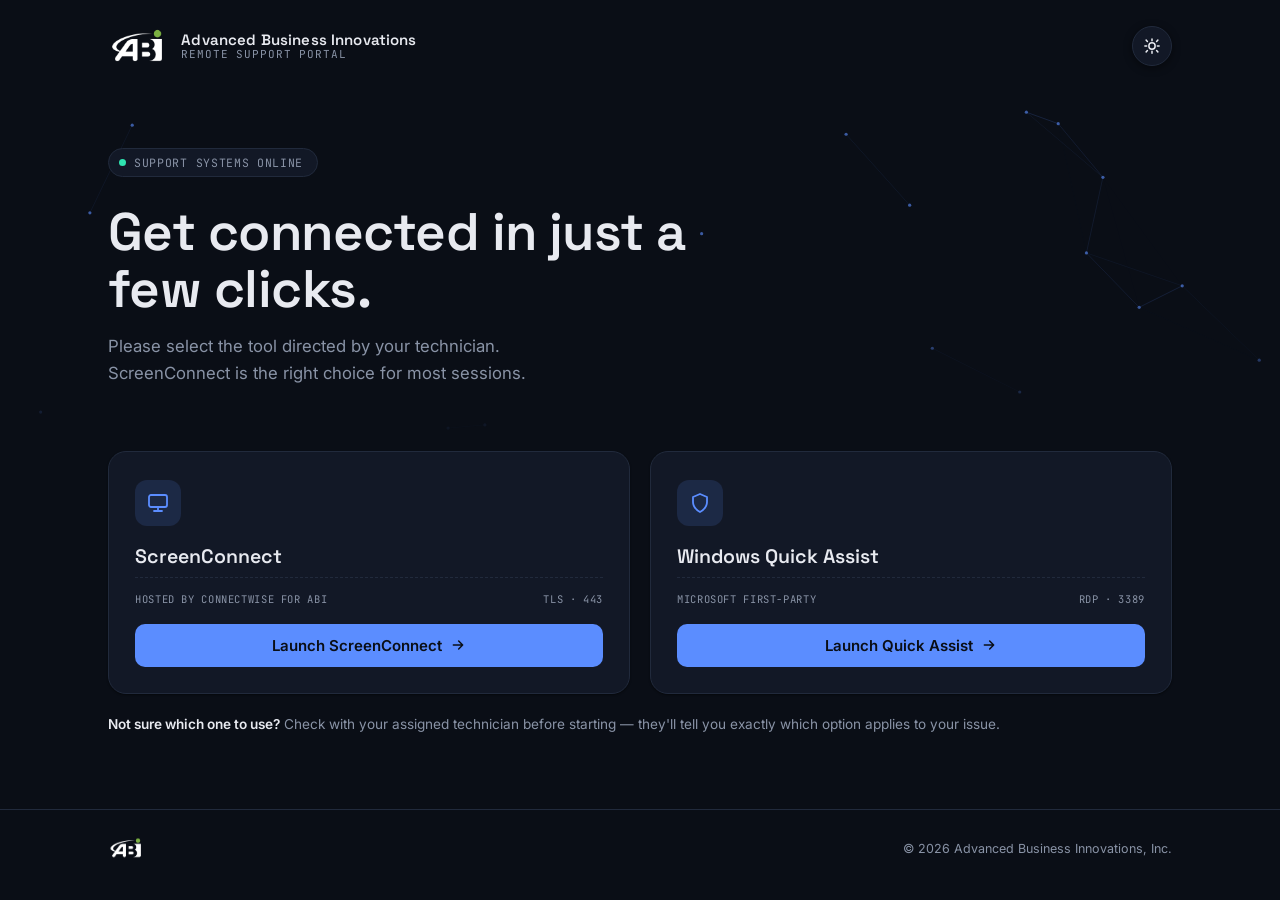
==== index.html @ 1f56cee0 "Update index.html" ====
<!DOCTYPE html>
<html lang="en">
<head>
<meta charset="utf-8">
<meta name="viewport" content="width=device-width, initial-scale=1, shrink-to-fit=no">
<meta name="color-scheme" content="light dark">
<title>ABI · Remote Support Portal</title>

<link rel="preconnect" href="https://fonts.googleapis.com">
<link rel="preconnect" href="https://fonts.gstatic.com" crossorigin>
<link href="https://fonts.googleapis.com/css2?family=Space+Grotesk:wght@500;600;700&family=Inter:wght@400;500;600&family=JetBrains+Mono:wght@500&display=swap" rel="stylesheet">

<script>
  // Set theme before first paint — no flash. Defaults to dark unless the visitor has toggled before.
  (function () {
    var stored = localStorage.getItem('abi-theme');
    document.documentElement.setAttribute('data-theme', stored || 'dark');
  })();
</script>

<link rel="stylesheet" href="assets/css/portal-theme.css">
</head>

<body>

  <header>
    <div class="wrap">
      <div class="brand">
        <div class="logo-mark">
          <img class="logo-light" src="assets/images/ABI_Logo_RGB_TransBG_copy_2.png" alt="ABI logo">
          <img class="logo-dark" src="assets/images/ABI_Logo_RGB_Reverse_TransBG.png" alt="ABI logo">
        </div>
        <div class="brand-text">
          <strong>Advanced Business Innovations</strong>
          <span>Remote Support Portal</span>
        </div>
      </div>
      <button class="theme-toggle" id="theme-toggle" type="button" aria-label="Toggle light and dark mode" title="Toggle light / dark mode">
        <svg class="icon-sun" viewBox="0 0 24 24" fill="none" stroke="currentColor" stroke-width="2" stroke-linecap="round"><circle cx="12" cy="12" r="4.2"/><path d="M12 2.5v2.4M12 19.1v2.4M4.2 4.2l1.7 1.7M18.1 18.1l1.7 1.7M2.5 12h2.4M19.1 12h2.4M4.2 19.8l1.7-1.7M18.1 5.9l1.7-1.7"/></svg>
        <svg class="icon-moon" viewBox="0 0 24 24" fill="none" stroke="currentColor" stroke-width="2" stroke-linecap="round" stroke-linejoin="round"><path d="M20 14.5A8.5 8.5 0 1 1 9.5 4a6.8 6.8 0 0 0 10.5 10.5Z"/></svg>
      </button>
    </div>
  </header>

  <section class="hero">
    <canvas id="net-canvas"></canvas>
    <div class="wrap">
      <div class="hero-inner">
        <div class="status-pill"><span class="status-dot"></span>Support systems online</div>
        <h1>Get connected in just a few  clicks.</h1>
        <p>Please select the tool directed by your technician. ScreenConnect is the right choice for most sessions.</p>
      </div>
    </div>
  </section>

  <section class="options">
    <div class="wrap">
      <div class="option-grid">

        <div class="card">
          <div class="card-icon">
            <svg viewBox="0 0 24 24" fill="none" stroke="currentColor" stroke-width="1.8" stroke-linecap="round" stroke-linejoin="round"><rect x="3" y="4" width="18" height="12" rx="2"/><path d="M8 20h8M12 16v4"/></svg>
          </div>
          <h3>ScreenConnect</h3>
          <div class="card-meta"><span>Hosted by ConnectWise for ABI</span><span>TLS · 443</span></div>
          <a class="btn" href="https://abimsp.screenconnect.com">
            Launch ScreenConnect
            <svg viewBox="0 0 24 24" fill="none" stroke="currentColor" stroke-width="2.2" stroke-linecap="round" stroke-linejoin="round"><path d="M5 12h14M13 6l6 6-6 6"/></svg>
          </a>
        </div>

        <div class="card">
          <div class="card-icon">
            <svg viewBox="0 0 24 24" fill="none" stroke="currentColor" stroke-width="1.8" stroke-linecap="round" stroke-linejoin="round"><path d="M12 3l7 3v5c0 4.5-3 7.7-7 10-4-2.3-7-5.5-7-10V6l7-3Z"/></svg>
          </div>
          <h3>Windows Quick Assist</h3>
          <div class="card-meta"><span>Microsoft first-party</span><span>RDP · 3389</span></div>
          <a class="btn" href="ms-quick-assist:">
            Launch Quick Assist
            <svg viewBox="0 0 24 24" fill="none" stroke="currentColor" stroke-width="2.2" stroke-linecap="round" stroke-linejoin="round"><path d="M5 12h14M13 6l6 6-6 6"/></svg>
          </a>
        </div>

      </div>
      <p class="note"><strong>Not sure which one to use?</strong> Check with your assigned technician before starting — they'll tell you exactly which option applies to your issue.</p>
    </div>
  </section>

  <footer>
    <div class="wrap">
      <div class="logo-mark">
        <img class="logo-light" src="assets/images/ABI_Logo_RGB_TransBG_copy_2.png" alt="ABI logo">
        <img class="logo-dark" src="assets/images/ABI_Logo_RGB_Reverse_TransBG.png" alt="ABI logo">
      </div>
      <div class="copy">&copy; 2026 Advanced Business Innovations, Inc.</div>
    </div>
  </footer>

  <script>
    // Theme toggle — defaults to dark; a manual choice is remembered from then on
    (function () {
      var root = document.documentElement;
      var btn = document.getElementById('theme-toggle');

      btn.addEventListener('click', function () {
        var next = root.getAttribute('data-theme') === 'dark' ? 'light' : 'dark';
        root.setAttribute('data-theme', next);
        localStorage.setItem('abi-theme', next);
      });
    })();

    // Ambient node-network canvas — quiet, low-opacity, pauses for reduced motion
    (function () {
      var canvas = document.getElementById('net-canvas');
      var ctx = canvas.getContext('2d');
      var hero = canvas.parentElement;
      var reduceMotion = window.matchMedia('(prefers-reduced-motion: reduce)').matches;
      var dpr = Math.min(window.devicePixelRatio || 1, 2);
      var nodes = [];
      var W, H;

      function styleVar(name) {
        return getComputedStyle(document.documentElement).getPropertyValue(name).trim();
      }

      function resize() {
        W = hero.offsetWidth;
        H = hero.offsetHeight;
        canvas.width = W * dpr;
        canvas.height = H * dpr;
        canvas.style.width = W + 'px';
        canvas.style.height = H + 'px';
        ctx.setTransform(dpr, 0, 0, dpr, 0, 0);

        var count = Math.max(18, Math.min(42, Math.round((W * H) / 26000)));
        nodes = [];
        for (var i = 0; i < count; i++) {
          nodes.push({
            x: Math.random() * W,
            y: Math.random() * H,
            vx: (Math.random() - 0.5) * 0.18,
            vy: (Math.random() - 0.5) * 0.18
          });
        }
      }

      function frame() {
        ctx.clearRect(0, 0, W, H);
        var lineColor = styleVar('--canvas-line');
        var dotColor = styleVar('--canvas-dot');

        for (var i = 0; i < nodes.length; i++) {
          var n = nodes[i];
          n.x += n.vx; n.y += n.vy;
          if (n.x < 0 || n.x > W) n.vx *= -1;
          if (n.y < 0 || n.y > H) n.vy *= -1;
        }

        for (var i = 0; i < nodes.length; i++) {
          for (var j = i + 1; j < nodes.length; j++) {
            var a = nodes[i], b = nodes[j];
            var dx = a.x - b.x, dy = a.y - b.y;
            var dist = Math.sqrt(dx * dx + dy * dy);
            if (dist < 140) {
              ctx.strokeStyle = lineColor;
              ctx.globalAlpha = 1 - dist / 140;
              ctx.lineWidth = 1;
              ctx.beginPath();
              ctx.moveTo(a.x, a.y);
              ctx.lineTo(b.x, b.y);
              ctx.stroke();
            }
          }
        }
        ctx.globalAlpha = 1;
        ctx.fillStyle = dotColor;
        for (var i = 0; i < nodes.length; i++) {
          ctx.beginPath();
          ctx.arc(nodes[i].x, nodes[i].y, 1.6, 0, Math.PI * 2);
          ctx.fill();
        }

        if (!reduceMotion) requestAnimationFrame(frame);
      }

      window.addEventListener('resize', resize);
      resize();
      frame();
    })();
  </script>

</body>
</html>
---- assets/css/portal-theme.css ----
:root {
    --bg: #F5F7FA;
    --bg-soft: #ECEFF4;
    --surface: #FFFFFF;
    --border: #E1E5EC;
    --ink: #0B1220;
    --text: #171B24;
    --text-muted: #5B6472;
    --accent: #2F6FED;
    --accent-ink: #FFFFFF;
    --accent-2: #0FA36B;
    --shadow: rgba(16, 24, 40, 0.08);
    --shadow-strong: rgba(16, 24, 40, 0.14);
    --canvas-line: rgba(47, 111, 237, 0.22);
    --canvas-dot: rgba(47, 111, 237, 0.55);
    color-scheme: light;
  }

  html[data-theme="dark"] {
    --bg: #0A0E16;
    --bg-soft: #0E1420;
    --surface: #121826;
    --border: #212A3C;
    --ink: #0B1220;
    --text: #E8EAF0;
    --text-muted: #8993A6;
    --accent: #5B8DFF;
    --accent-ink: #0A0E16;
    --accent-2: #2FE3B0;
    --shadow: rgba(0, 0, 0, 0.45);
    --shadow-strong: rgba(0, 0, 0, 0.6);
    --canvas-line: rgba(91, 141, 255, 0.22);
    --canvas-dot: rgba(91, 141, 255, 0.6);
    color-scheme: dark;
  }

  * { box-sizing: border-box; }

  html, body {
    margin: 0;
    padding: 0;
    background: var(--bg);
    color: var(--text);
    font-family: 'Inter', system-ui, sans-serif;
    -webkit-font-smoothing: antialiased;
    transition: background-color 0.25s ease, color 0.25s ease;
  }

  a { color: inherit; }

  ::selection { background: var(--accent); color: var(--accent-ink); }

  :focus-visible {
    outline: 2px solid var(--accent);
    outline-offset: 3px;
  }

  .wrap {
    max-width: 1120px;
    margin: 0 auto;
    padding: 0 28px;
  }

  /* ---------- header ---------- */

  header {
    padding: 26px 0 10px;
  }

  header .wrap {
    display: flex;
    align-items: center;
    justify-content: space-between;
    gap: 16px;
  }

  .brand {
    display: flex;
    align-items: center;
    gap: 12px;
  }

  .logo-mark {
    display: inline-flex;
    align-items: center;
  }

  .logo-mark img {
    display: none;
    height: 40px;
    width: auto;
  }

  .logo-mark img.logo-light { display: block; }
  html[data-theme="dark"] .logo-mark img.logo-light { display: none; }
  html[data-theme="dark"] .logo-mark img.logo-dark { display: block; }

  .brand-text {
    display: flex;
    flex-direction: column;
    line-height: 1.15;
  }

  .brand-text strong {
    font-family: 'Space Grotesk', sans-serif;
    font-size: 15px;
    font-weight: 600;
    letter-spacing: 0.01em;
  }

  .brand-text span {
    font-family: 'JetBrains Mono', monospace;
    font-size: 11px;
    letter-spacing: 0.08em;
    color: var(--text-muted);
    text-transform: uppercase;
  }

  .theme-toggle {
    width: 40px;
    height: 40px;
    border-radius: 50%;
    border: 1px solid var(--border);
    background: var(--surface);
    color: var(--text);
    display: flex;
    align-items: center;
    justify-content: center;
    cursor: pointer;
    box-shadow: 0 2px 8px var(--shadow);
    transition: background-color 0.2s ease, border-color 0.2s ease, transform 0.15s ease;
  }

  .theme-toggle:hover { transform: scale(1.06); }
  .theme-toggle svg { width: 18px; height: 18px; }
  html[data-theme="dark"] .theme-toggle .icon-moon { display: none; }
  html:not([data-theme="dark"]) .theme-toggle .icon-sun { display: none; }

  /* ---------- hero ---------- */

  .hero {
    position: relative;
    padding: 72px 0 56px;
    overflow: hidden;
  }

  .hero canvas {
    position: absolute;
    inset: 0;
    width: 100%;
    height: 100%;
    pointer-events: none;
    mask-image: linear-gradient(to bottom, black 0%, black 60%, transparent 100%);
  }

  .hero-inner {
    position: relative;
    z-index: 1;
    max-width: 640px;
  }

  .status-pill {
    display: inline-flex;
    align-items: center;
    gap: 8px;
    padding: 6px 14px 6px 10px;
    border-radius: 999px;
    background: var(--surface);
    border: 1px solid var(--border);
    font-family: 'JetBrains Mono', monospace;
    font-size: 11.5px;
    letter-spacing: 0.06em;
    color: var(--text-muted);
    text-transform: uppercase;
    margin-bottom: 26px;
  }

  .status-dot {
    width: 7px;
    height: 7px;
    border-radius: 50%;
    background: var(--accent-2);
    box-shadow: 0 0 0 0 rgba(15, 163, 107, 0.5);
    animation: pulse 2.2s infinite;
  }

  @keyframes pulse {
    0%   { box-shadow: 0 0 0 0 rgba(15, 163, 107, 0.45); }
    70%  { box-shadow: 0 0 0 7px rgba(15, 163, 107, 0); }
    100% { box-shadow: 0 0 0 0 rgba(15, 163, 107, 0); }
  }

  @media (prefers-reduced-motion: reduce) {
    .status-dot { animation: none; }
  }

  h1 {
    font-family: 'Space Grotesk', sans-serif;
    font-weight: 600;
    font-size: clamp(2.1rem, 4.6vw, 3.3rem);
    line-height: 1.08;
    letter-spacing: -0.01em;
    margin: 0 0 16px;
  }

  .hero p {
    font-size: 1.05rem;
    line-height: 1.6;
    color: var(--text-muted);
    margin: 0;
    max-width: 46ch;
  }

  /* ---------- options ---------- */

  .options {
    padding: 8px 0 64px;
  }

  .option-grid {
    display: grid;
    grid-template-columns: 1fr 1fr;
    gap: 20px;
  }

  @media (max-width: 720px) {
    .option-grid { grid-template-columns: 1fr; }
  }

  .card {
    position: relative;
    background: var(--surface);
    border: 1px solid var(--border);
    border-radius: 18px;
    padding: 28px 26px 26px;
    box-shadow: 0 1px 2px var(--shadow);
    transition: transform 0.2s ease, box-shadow 0.2s ease, border-color 0.2s ease;
    display: flex;
    flex-direction: column;
  }

  .card:hover {
    transform: translateY(-3px);
    box-shadow: 0 16px 32px var(--shadow-strong);
    border-color: color-mix(in srgb, var(--accent) 35%, var(--border));
  }

  .card-icon {
    width: 46px;
    height: 46px;
    border-radius: 12px;
    display: flex;
    align-items: center;
    justify-content: center;
    background: color-mix(in srgb, var(--accent) 14%, transparent);
    color: var(--accent);
    margin-bottom: 18px;
  }

  .card-icon svg { width: 24px; height: 24px; }

  .card h3 {
    font-family: 'Space Grotesk', sans-serif;
    font-size: 1.22rem;
    font-weight: 600;
    margin: 0 0 8px;
  }

  .card p {
    font-size: 0.94rem;
    line-height: 1.55;
    color: var(--text-muted);
    margin: 0 0 18px;
  }

  .card-meta {
    font-family: 'JetBrains Mono', monospace;
    font-size: 10.5px;
    letter-spacing: 0.06em;
    text-transform: uppercase;
    color: var(--text-muted);
    padding-top: 14px;
    margin-top: auto;
    border-top: 1px dashed var(--border);
    display: flex;
    justify-content: space-between;
    margin-bottom: 18px;
  }

  .btn {
    display: inline-flex;
    align-items: center;
    justify-content: center;
    gap: 8px;
    padding: 12px 18px;
    border-radius: 10px;
    background: var(--accent);
    color: var(--accent-ink);
    font-family: 'Inter', sans-serif;
    font-weight: 600;
    font-size: 0.94rem;
    text-decoration: none;
    border: none;
    cursor: pointer;
    transition: filter 0.15s ease, transform 0.15s ease;
  }

  .btn:hover { filter: brightness(1.08); transform: translateX(1px); }
  .btn svg { width: 16px; height: 16px; transition: transform 0.15s ease; }
  .btn:hover svg { transform: translateX(2px); }

  .note {
    font-size: 0.85rem;
    color: var(--text-muted);
    margin-top: 22px;
  }

  .note strong { color: var(--text); font-weight: 600; }

  /* ---------- footer ---------- */

  footer {
    border-top: 1px solid var(--border);
    padding: 26px 0;
  }

  footer .wrap {
    display: flex;
    align-items: center;
    justify-content: space-between;
    gap: 12px;
    flex-wrap: wrap;
  }

  footer .logo-mark img { height: 24px; }

  footer .copy {
    font-size: 12.5px;
    color: var(--text-muted);
  }
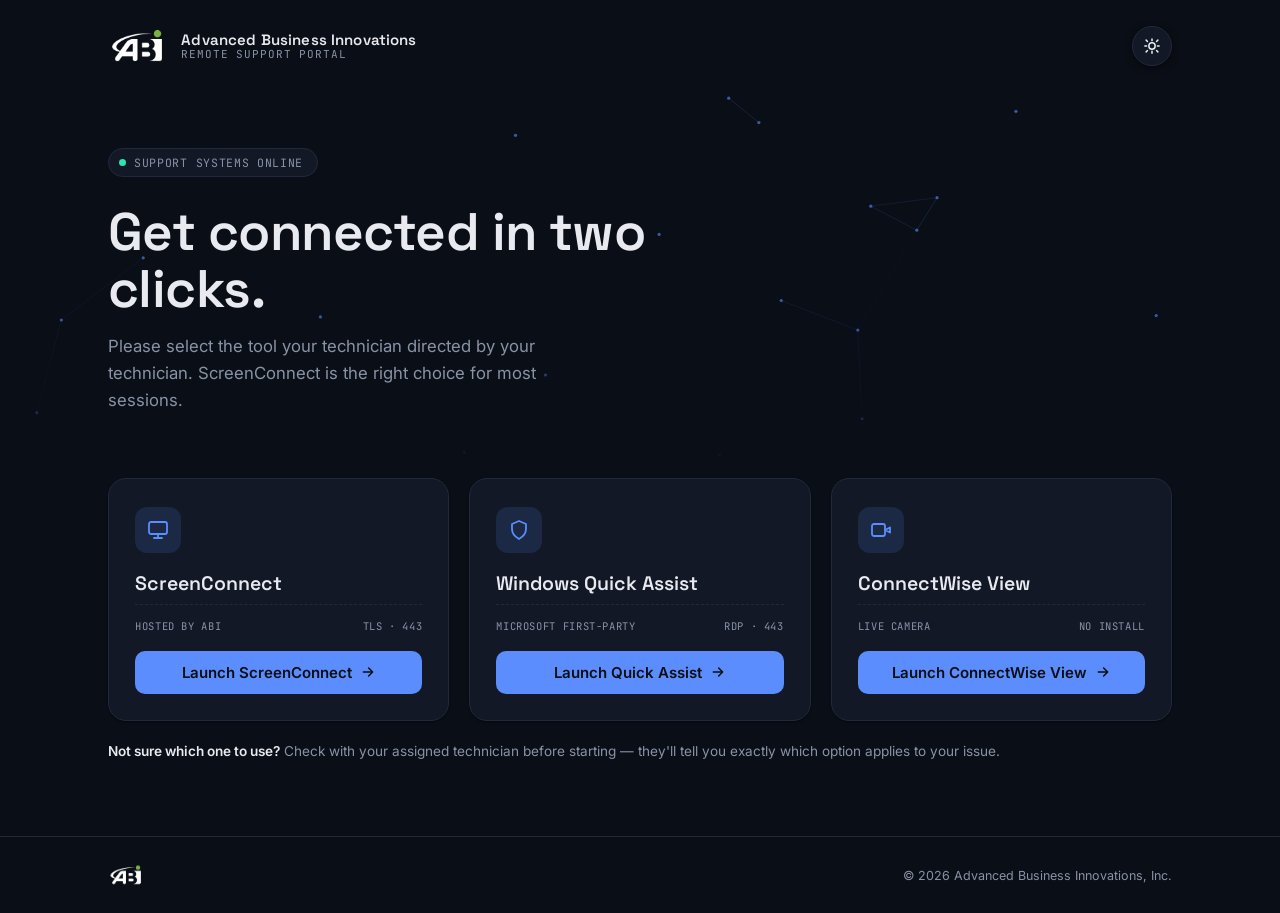
==== commit f731d4f1: "Added CW View" ====
--- a/index.html
+++ b/index.html
@@ -47,8 +47,8 @@
     <div class="wrap">
       <div class="hero-inner">
         <div class="status-pill"><span class="status-dot"></span>Support systems online</div>
-        <h1>Get connected in just a few  clicks.</h1>
-        <p>Please select the tool directed by your technician. ScreenConnect is the right choice for most sessions.</p>
+        <h1>Get connected in two clicks.</h1>
+        <p>Please select the tool your technician directed by your technician. ScreenConnect is the right choice for most sessions.</p>
       </div>
     </div>
   </section>
@@ -62,7 +62,7 @@
             <svg viewBox="0 0 24 24" fill="none" stroke="currentColor" stroke-width="1.8" stroke-linecap="round" stroke-linejoin="round"><rect x="3" y="4" width="18" height="12" rx="2"/><path d="M8 20h8M12 16v4"/></svg>
           </div>
           <h3>ScreenConnect</h3>
-          <div class="card-meta"><span>Hosted by ConnectWise for ABI</span><span>TLS · 443</span></div>
+          <div class="card-meta"><span>Hosted by ABI</span><span>TLS · 443</span></div>
           <a class="btn" href="https://abimsp.screenconnect.com">
             Launch ScreenConnect
             <svg viewBox="0 0 24 24" fill="none" stroke="currentColor" stroke-width="2.2" stroke-linecap="round" stroke-linejoin="round"><path d="M5 12h14M13 6l6 6-6 6"/></svg>
@@ -74,9 +74,21 @@
             <svg viewBox="0 0 24 24" fill="none" stroke="currentColor" stroke-width="1.8" stroke-linecap="round" stroke-linejoin="round"><path d="M12 3l7 3v5c0 4.5-3 7.7-7 10-4-2.3-7-5.5-7-10V6l7-3Z"/></svg>
           </div>
           <h3>Windows Quick Assist</h3>
-          <div class="card-meta"><span>Microsoft first-party</span><span>RDP · 3389</span></div>
+          <div class="card-meta"><span>Microsoft first-party</span><span>RDP · 443</span></div>
           <a class="btn" href="ms-quick-assist:">
             Launch Quick Assist
+            <svg viewBox="0 0 24 24" fill="none" stroke="currentColor" stroke-width="2.2" stroke-linecap="round" stroke-linejoin="round"><path d="M5 12h14M13 6l6 6-6 6"/></svg>
+          </a>
+        </div>
+
+        <div class="card">
+          <div class="card-icon">
+            <svg viewBox="0 0 24 24" fill="none" stroke="currentColor" stroke-width="1.8" stroke-linecap="round" stroke-linejoin="round"><path d="M3 8a2 2 0 0 1 2-2h9a2 2 0 0 1 2 2v8a2 2 0 0 1-2 2H5a2 2 0 0 1-2-2V8Z"/><path d="M21 9.5 16 12l5 2.5v-5Z"/></svg>
+          </div>
+          <h3>ConnectWise View</h3>
+          <div class="card-meta"><span>Live camera</span><span>No install</span></div>
+          <a class="btn" href="https://cwview.com">
+            Launch ConnectWise View
             <svg viewBox="0 0 24 24" fill="none" stroke="currentColor" stroke-width="2.2" stroke-linecap="round" stroke-linejoin="round"><path d="M5 12h14M13 6l6 6-6 6"/></svg>
           </a>
         </div>
--- a/assets/css/portal-theme.css
+++ b/assets/css/portal-theme.css
@@ -219,11 +219,15 @@
 
   .option-grid {
     display: grid;
-    grid-template-columns: 1fr 1fr;
+    grid-template-columns: repeat(3, 1fr);
     gap: 20px;
   }
 
-  @media (max-width: 720px) {
+  @media (max-width: 900px) {
+    .option-grid { grid-template-columns: 1fr 1fr; }
+  }
+
+  @media (max-width: 640px) {
     .option-grid { grid-template-columns: 1fr; }
   }
 
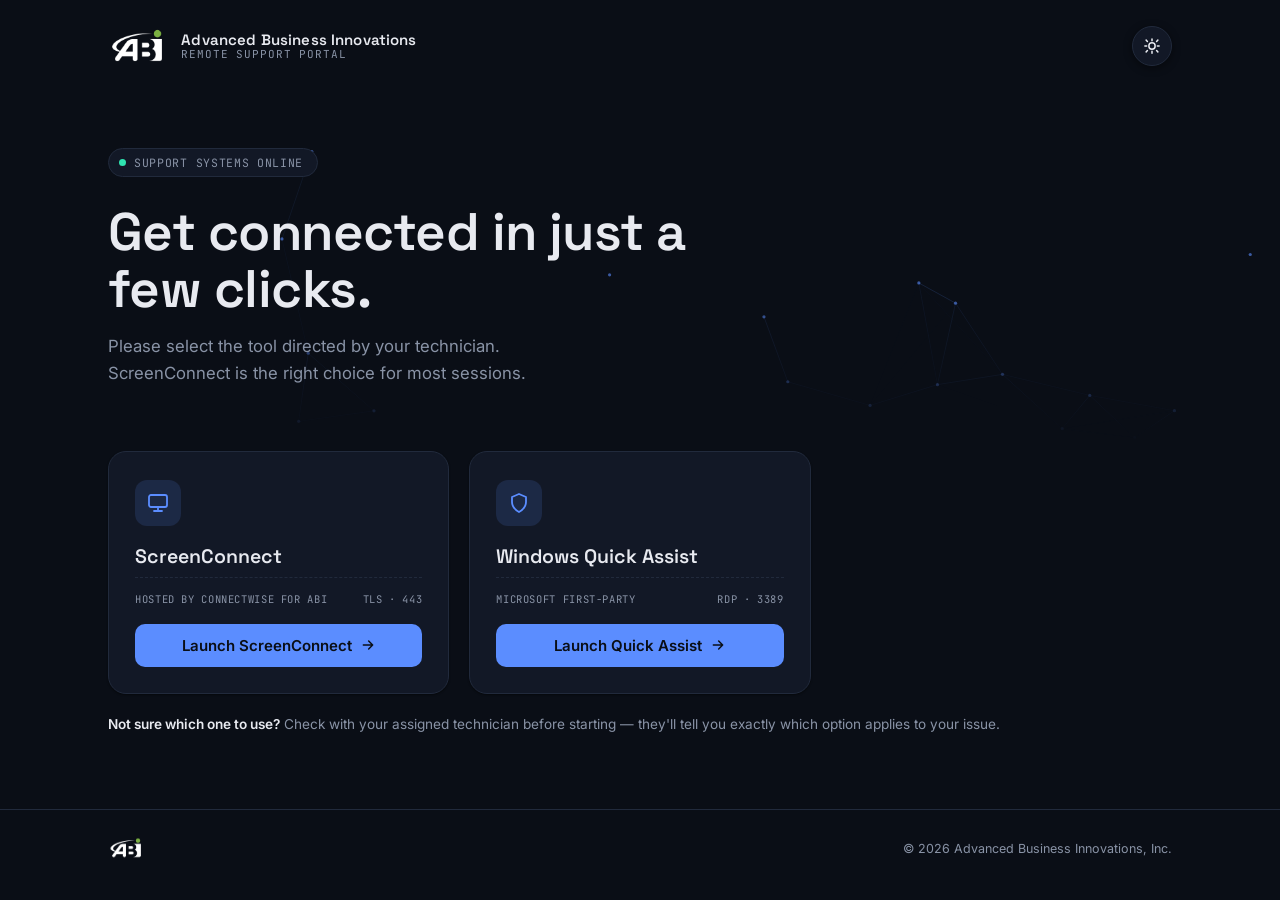
==== commit cb4afc66: "Merge branch 'main' of https://github.com/abi-gh/abi-gh.github.io" ====
--- a/index.html
+++ b/index.html
@@ -47,8 +47,8 @@
     <div class="wrap">
       <div class="hero-inner">
         <div class="status-pill"><span class="status-dot"></span>Support systems online</div>
-        <h1>Get connected in two clicks.</h1>
-        <p>Please select the tool your technician directed by your technician. ScreenConnect is the right choice for most sessions.</p>
+        <h1>Get connected in just a few  clicks.</h1>
+        <p>Please select the tool directed by your technician. ScreenConnect is the right choice for most sessions.</p>
       </div>
     </div>
   </section>
@@ -62,7 +62,7 @@
             <svg viewBox="0 0 24 24" fill="none" stroke="currentColor" stroke-width="1.8" stroke-linecap="round" stroke-linejoin="round"><rect x="3" y="4" width="18" height="12" rx="2"/><path d="M8 20h8M12 16v4"/></svg>
           </div>
           <h3>ScreenConnect</h3>
-          <div class="card-meta"><span>Hosted by ABI</span><span>TLS · 443</span></div>
+          <div class="card-meta"><span>Hosted by ConnectWise for ABI</span><span>TLS · 443</span></div>
           <a class="btn" href="https://abimsp.screenconnect.com">
             Launch ScreenConnect
             <svg viewBox="0 0 24 24" fill="none" stroke="currentColor" stroke-width="2.2" stroke-linecap="round" stroke-linejoin="round"><path d="M5 12h14M13 6l6 6-6 6"/></svg>
@@ -74,21 +74,9 @@
             <svg viewBox="0 0 24 24" fill="none" stroke="currentColor" stroke-width="1.8" stroke-linecap="round" stroke-linejoin="round"><path d="M12 3l7 3v5c0 4.5-3 7.7-7 10-4-2.3-7-5.5-7-10V6l7-3Z"/></svg>
           </div>
           <h3>Windows Quick Assist</h3>
-          <div class="card-meta"><span>Microsoft first-party</span><span>RDP · 443</span></div>
+          <div class="card-meta"><span>Microsoft first-party</span><span>RDP · 3389</span></div>
           <a class="btn" href="ms-quick-assist:">
             Launch Quick Assist
-            <svg viewBox="0 0 24 24" fill="none" stroke="currentColor" stroke-width="2.2" stroke-linecap="round" stroke-linejoin="round"><path d="M5 12h14M13 6l6 6-6 6"/></svg>
-          </a>
-        </div>
-
-        <div class="card">
-          <div class="card-icon">
-            <svg viewBox="0 0 24 24" fill="none" stroke="currentColor" stroke-width="1.8" stroke-linecap="round" stroke-linejoin="round"><path d="M3 8a2 2 0 0 1 2-2h9a2 2 0 0 1 2 2v8a2 2 0 0 1-2 2H5a2 2 0 0 1-2-2V8Z"/><path d="M21 9.5 16 12l5 2.5v-5Z"/></svg>
-          </div>
-          <h3>ConnectWise View</h3>
-          <div class="card-meta"><span>Live camera</span><span>No install</span></div>
-          <a class="btn" href="https://cwview.com">
-            Launch ConnectWise View
             <svg viewBox="0 0 24 24" fill="none" stroke="currentColor" stroke-width="2.2" stroke-linecap="round" stroke-linejoin="round"><path d="M5 12h14M13 6l6 6-6 6"/></svg>
           </a>
         </div>
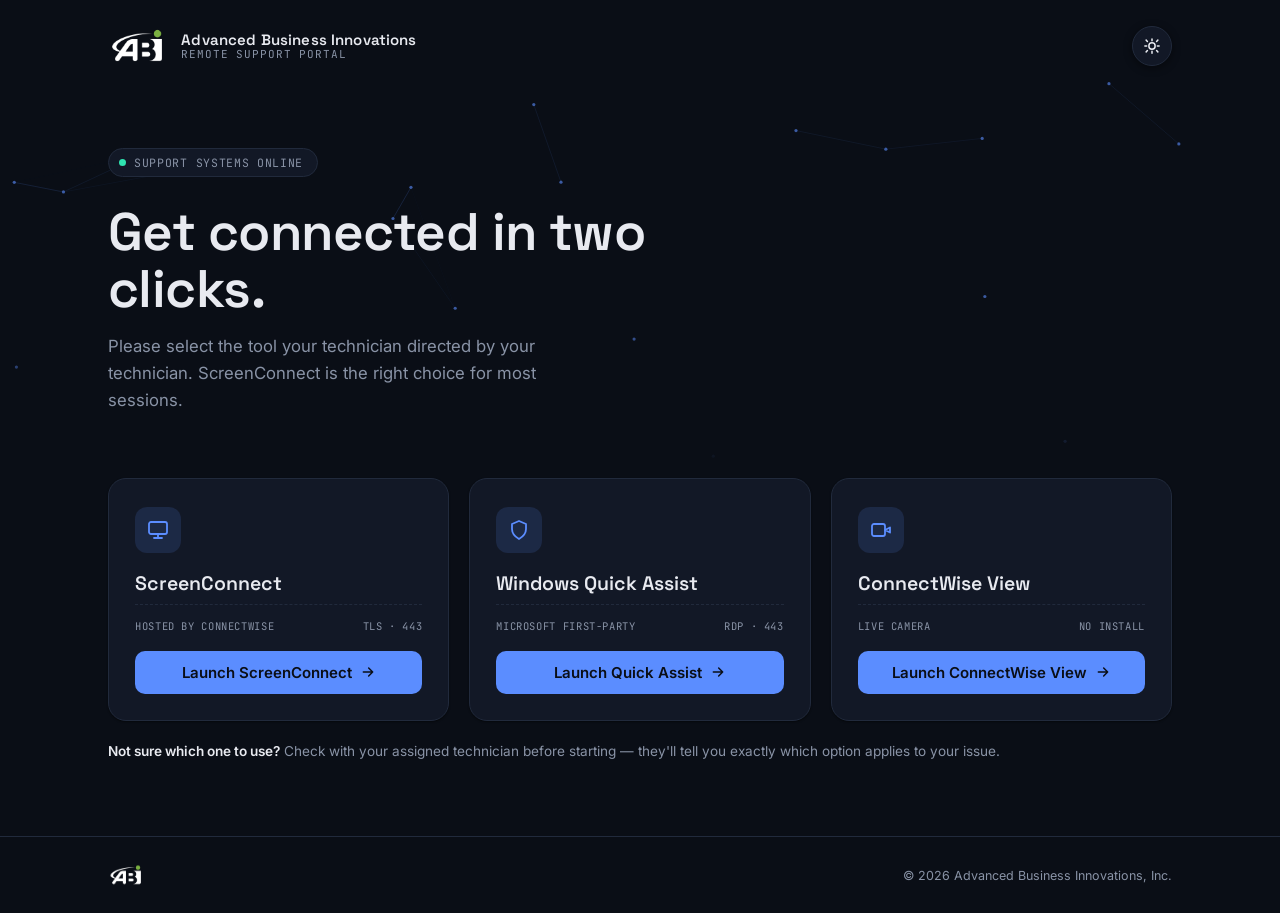
==== commit a801accf: "Added CW View" ====
--- a/index.html
+++ b/index.html
@@ -47,8 +47,8 @@
     <div class="wrap">
       <div class="hero-inner">
         <div class="status-pill"><span class="status-dot"></span>Support systems online</div>
-        <h1>Get connected in just a few  clicks.</h1>
-        <p>Please select the tool directed by your technician. ScreenConnect is the right choice for most sessions.</p>
+        <h1>Get connected in two clicks.</h1>
+        <p>Please select the tool your technician directed by your technician. ScreenConnect is the right choice for most sessions.</p>
       </div>
     </div>
   </section>
@@ -62,7 +62,7 @@
             <svg viewBox="0 0 24 24" fill="none" stroke="currentColor" stroke-width="1.8" stroke-linecap="round" stroke-linejoin="round"><rect x="3" y="4" width="18" height="12" rx="2"/><path d="M8 20h8M12 16v4"/></svg>
           </div>
           <h3>ScreenConnect</h3>
-          <div class="card-meta"><span>Hosted by ConnectWise for ABI</span><span>TLS · 443</span></div>
+          <div class="card-meta"><span>Hosted by Connectwise</span><span>TLS · 443</span></div>
           <a class="btn" href="https://abimsp.screenconnect.com">
             Launch ScreenConnect
             <svg viewBox="0 0 24 24" fill="none" stroke="currentColor" stroke-width="2.2" stroke-linecap="round" stroke-linejoin="round"><path d="M5 12h14M13 6l6 6-6 6"/></svg>
@@ -74,9 +74,21 @@
             <svg viewBox="0 0 24 24" fill="none" stroke="currentColor" stroke-width="1.8" stroke-linecap="round" stroke-linejoin="round"><path d="M12 3l7 3v5c0 4.5-3 7.7-7 10-4-2.3-7-5.5-7-10V6l7-3Z"/></svg>
           </div>
           <h3>Windows Quick Assist</h3>
-          <div class="card-meta"><span>Microsoft first-party</span><span>RDP · 3389</span></div>
+          <div class="card-meta"><span>Microsoft first-party</span><span>RDP · 443</span></div>
           <a class="btn" href="ms-quick-assist:">
             Launch Quick Assist
+            <svg viewBox="0 0 24 24" fill="none" stroke="currentColor" stroke-width="2.2" stroke-linecap="round" stroke-linejoin="round"><path d="M5 12h14M13 6l6 6-6 6"/></svg>
+          </a>
+        </div>
+
+        <div class="card">
+          <div class="card-icon">
+            <svg viewBox="0 0 24 24" fill="none" stroke="currentColor" stroke-width="1.8" stroke-linecap="round" stroke-linejoin="round"><path d="M3 8a2 2 0 0 1 2-2h9a2 2 0 0 1 2 2v8a2 2 0 0 1-2 2H5a2 2 0 0 1-2-2V8Z"/><path d="M21 9.5 16 12l5 2.5v-5Z"/></svg>
+          </div>
+          <h3>ConnectWise View</h3>
+          <div class="card-meta"><span>Live camera</span><span>No install</span></div>
+          <a class="btn" href="https://cwview.com">
+            Launch ConnectWise View
             <svg viewBox="0 0 24 24" fill="none" stroke="currentColor" stroke-width="2.2" stroke-linecap="round" stroke-linejoin="round"><path d="M5 12h14M13 6l6 6-6 6"/></svg>
           </a>
         </div>
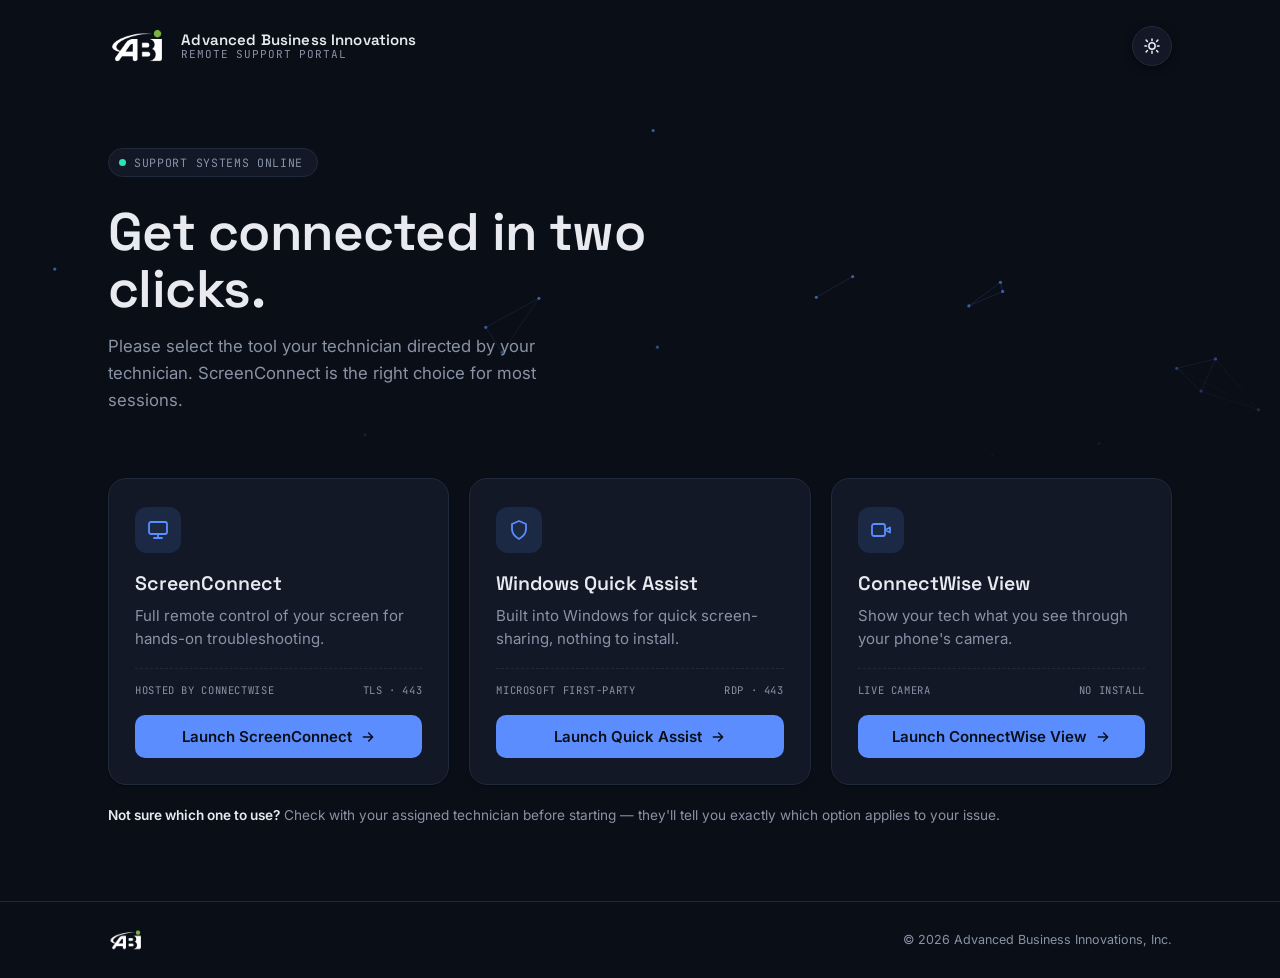
==== commit 2282b89c: "Added short descriptions to the options" ====
--- a/index.html
+++ b/index.html
@@ -62,7 +62,8 @@
             <svg viewBox="0 0 24 24" fill="none" stroke="currentColor" stroke-width="1.8" stroke-linecap="round" stroke-linejoin="round"><rect x="3" y="4" width="18" height="12" rx="2"/><path d="M8 20h8M12 16v4"/></svg>
           </div>
           <h3>ScreenConnect</h3>
-          <div class="card-meta"><span>Hosted by Connectwise</span><span>TLS · 443</span></div>
+          <p>Full remote control of your screen for hands-on troubleshooting.</p>
+          <div class="card-meta"><span>Hosted by ConnectWise</span><span>TLS · 443</span></div>
           <a class="btn" href="https://abimsp.screenconnect.com">
             Launch ScreenConnect
             <svg viewBox="0 0 24 24" fill="none" stroke="currentColor" stroke-width="2.2" stroke-linecap="round" stroke-linejoin="round"><path d="M5 12h14M13 6l6 6-6 6"/></svg>
@@ -74,6 +75,7 @@
             <svg viewBox="0 0 24 24" fill="none" stroke="currentColor" stroke-width="1.8" stroke-linecap="round" stroke-linejoin="round"><path d="M12 3l7 3v5c0 4.5-3 7.7-7 10-4-2.3-7-5.5-7-10V6l7-3Z"/></svg>
           </div>
           <h3>Windows Quick Assist</h3>
+          <p>Built into Windows for quick screen-sharing, nothing to install.</p>
           <div class="card-meta"><span>Microsoft first-party</span><span>RDP · 443</span></div>
           <a class="btn" href="ms-quick-assist:">
             Launch Quick Assist
@@ -86,6 +88,7 @@
             <svg viewBox="0 0 24 24" fill="none" stroke="currentColor" stroke-width="1.8" stroke-linecap="round" stroke-linejoin="round"><path d="M3 8a2 2 0 0 1 2-2h9a2 2 0 0 1 2 2v8a2 2 0 0 1-2 2H5a2 2 0 0 1-2-2V8Z"/><path d="M21 9.5 16 12l5 2.5v-5Z"/></svg>
           </div>
           <h3>ConnectWise View</h3>
+          <p>Show your tech what you see through your phone's camera.</p>
           <div class="card-meta"><span>Live camera</span><span>No install</span></div>
           <a class="btn" href="https://cwview.com">
             Launch ConnectWise View
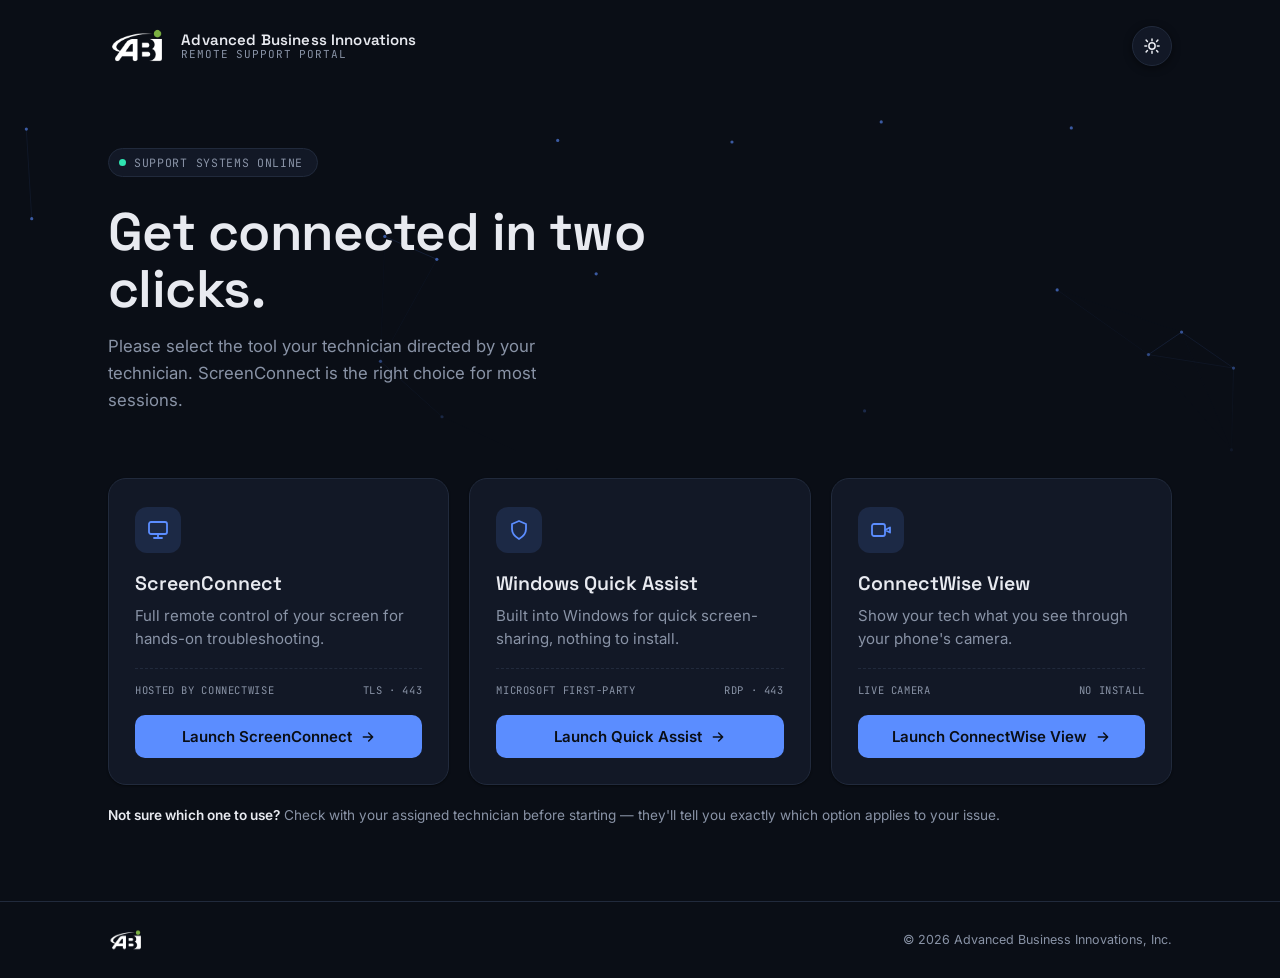
==== commit 48136a82: "Added ABI website link to footer logo" ====
--- a/index.html
+++ b/index.html
@@ -104,8 +104,8 @@
   <footer>
     <div class="wrap">
       <div class="logo-mark">
-        <img class="logo-light" src="assets/images/ABI_Logo_RGB_TransBG_copy_2.png" alt="ABI logo">
-        <img class="logo-dark" src="assets/images/ABI_Logo_RGB_Reverse_TransBG.png" alt="ABI logo">
+        <a href=https://abinnovations.com"><img class="logo-light" src="assets/images/ABI_Logo_RGB_TransBG_copy_2.png" alt="ABI logo"></a>
+        <a href=https://abinnovations.com"><img class="logo-dark" src="assets/images/ABI_Logo_RGB_Reverse_TransBG.png" alt="ABI logo"></a>
       </div>
       <div class="copy">&copy; 2026 Advanced Business Innovations, Inc.</div>
     </div>
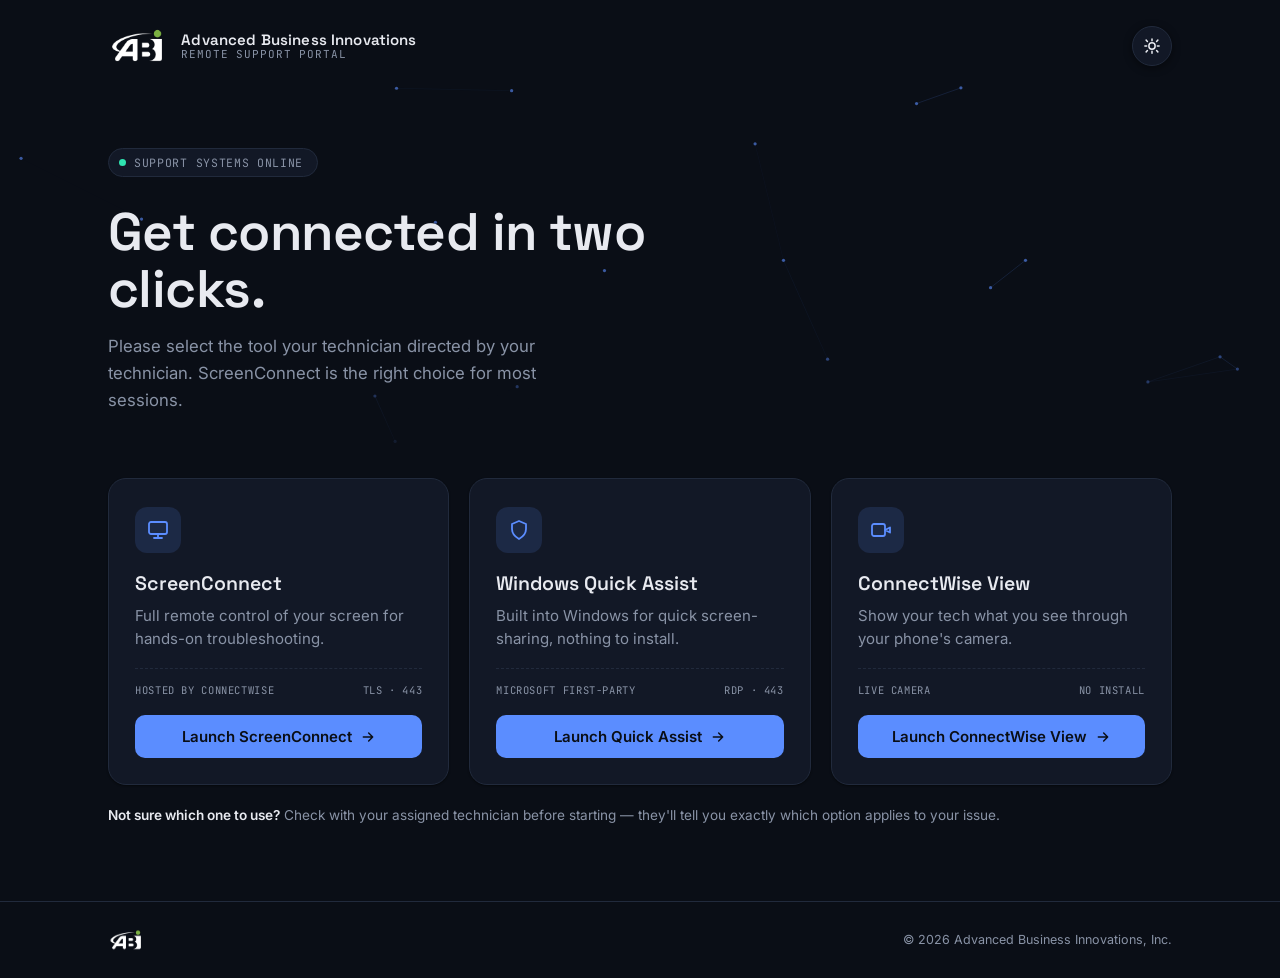
==== commit 1014dd89: "Fixed bad link" ====
--- a/index.html
+++ b/index.html
@@ -104,8 +104,8 @@
   <footer>
     <div class="wrap">
       <div class="logo-mark">
-        <a href=https://abinnovations.com"><img class="logo-light" src="assets/images/ABI_Logo_RGB_TransBG_copy_2.png" alt="ABI logo"></a>
-        <a href=https://abinnovations.com"><img class="logo-dark" src="assets/images/ABI_Logo_RGB_Reverse_TransBG.png" alt="ABI logo"></a>
+        <a href="https://abinnovations.com"><img class="logo-light" src="assets/images/ABI_Logo_RGB_TransBG_copy_2.png" alt="ABI logo"></a>
+        <a href="https://abinnovations.com"><img class="logo-dark" src="assets/images/ABI_Logo_RGB_Reverse_TransBG.png" alt="ABI logo"></a>
       </div>
       <div class="copy">&copy; 2026 Advanced Business Innovations, Inc.</div>
     </div>
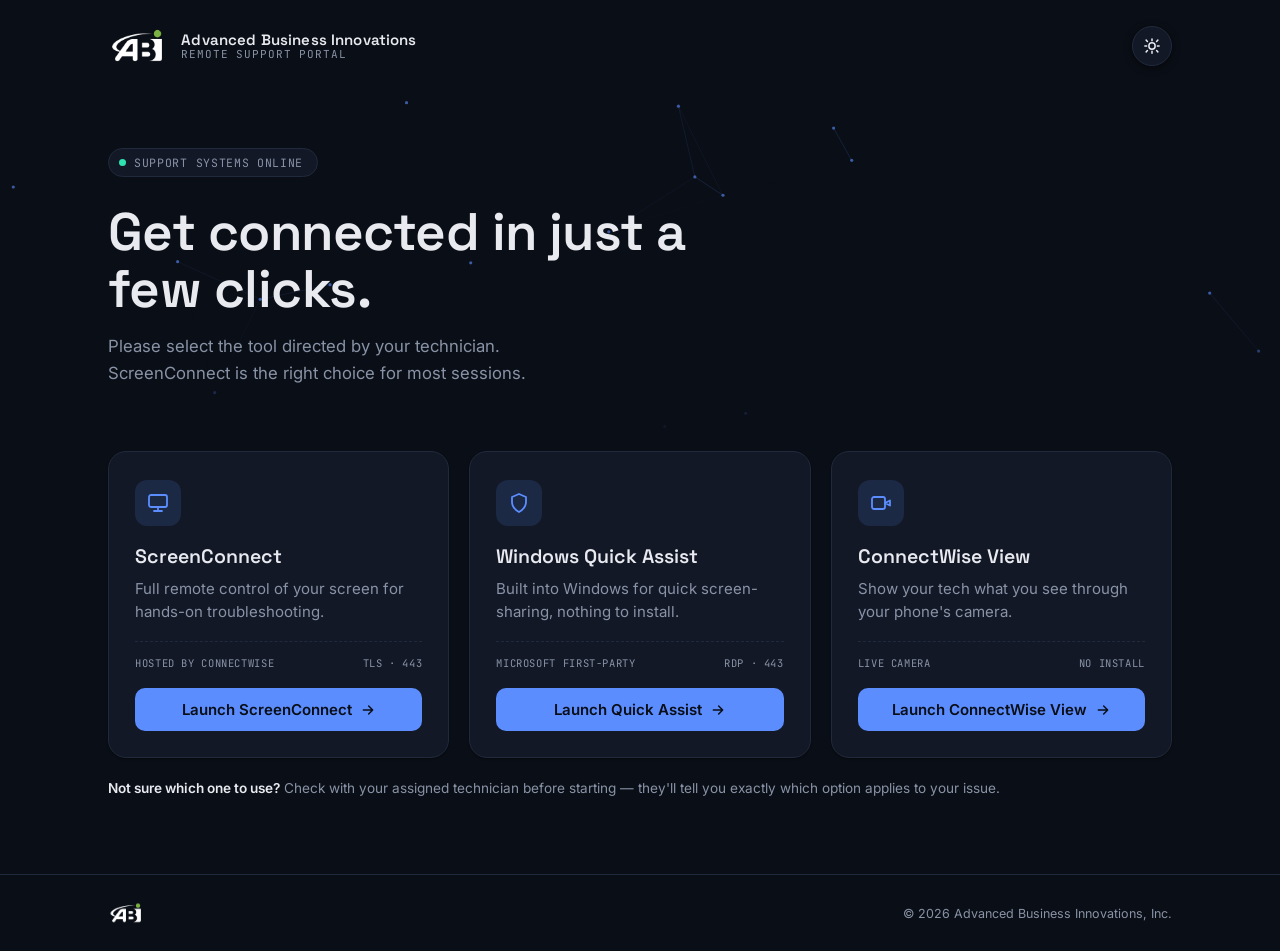
==== commit af73e3b3: "Misc. Fixes" ====
--- a/index.html
+++ b/index.html
@@ -47,8 +47,8 @@
     <div class="wrap">
       <div class="hero-inner">
         <div class="status-pill"><span class="status-dot"></span>Support systems online</div>
-        <h1>Get connected in two clicks.</h1>
-        <p>Please select the tool your technician directed by your technician. ScreenConnect is the right choice for most sessions.</p>
+        <h1>Get connected in just a few clicks.</h1>
+        <p>Please select the tool directed by your technician. ScreenConnect is the right choice for most sessions.</p>
       </div>
     </div>
   </section>
